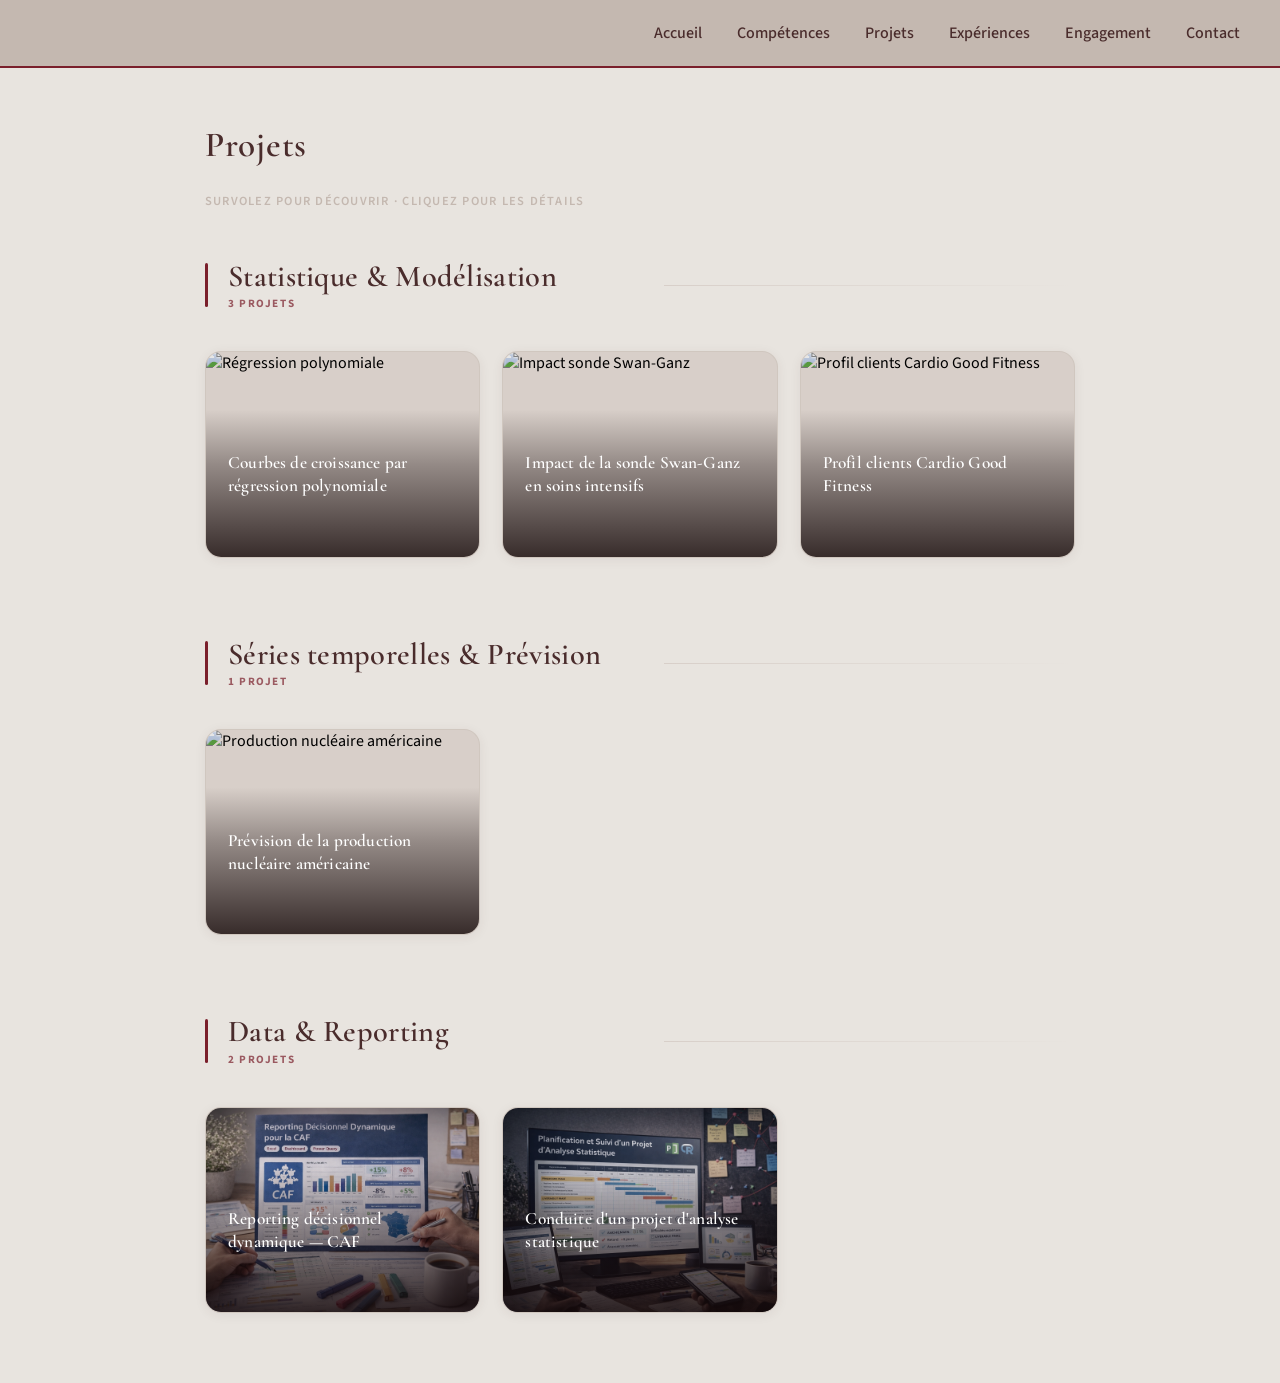
==== projets.html @ 29bfd1c2 "first commit" ====
<!DOCTYPE html>
<html lang="fr">
<head>
    <meta charset="UTF-8">
    <meta name="viewport" content="width=device-width, initial-scale=1">
    <title>Projets - Portfolio Margot Marciano</title>
    <link rel="stylesheet" href="css/bootstrap.min.css">
    <link rel="stylesheet" type="text/css" href="css/style.css">
    <link rel="preconnect" href="https://fonts.googleapis.com">
    <link href="https://fonts.googleapis.com/css2?family=Cormorant+Garamond:ital,wght@0,400;0,600;1,400&family=Source+Sans+3:wght@300;400;600;700&display=swap" rel="stylesheet">

    <style>
        /* =====================================================
           VARIABLES — cohérentes avec style.css du site
        ===================================================== */
        :root {
            --sand:    #e8e4df;
            --cream:   #f5f0ed;
            --light:   #faf8f6;
            --border:  #d8cfc9;
            --muted:   #c4b8b0;
            --text:    #4a2c2c;
            --sub:     #5a3535;
            --accent:  #7a1f2b;
            --accent2: #5a1520;
            --shadow-sm: 0 2px 12px rgba(74,44,44,.07);
            --shadow-md: 0 12px 40px rgba(74,44,44,.13);
            --shadow-lg: 0 28px 80px rgba(74,44,44,.22);
            --radius-card: 16px;
            --radius-modal: 20px;
            --transition: .28s cubic-bezier(.22,1,.36,1);
        }

        /* =====================================================
           PAGE LAYOUT
        ===================================================== */
        .section-projets {
            max-width: 950px;
            padding: 55px 40px 70px;
        }

        .page-header {
            margin-bottom: 72px;
            padding-bottom: 32px;
            border-bottom: 1px solid var(--border);
            display: flex;
            align-items: baseline;
            justify-content: space-between;
            gap: 24px;
        }

        .page-header h1 {
            margin-bottom: 0;
            color: var(--text);
        }

        .page-header .hint {
            font-family: 'Source Sans 3', sans-serif;
            font-size: 0.78rem;
            font-weight: 600;
            color: var(--muted);
            letter-spacing: 0.1em;
            text-transform: uppercase;
            font-style: normal;
            white-space: nowrap;
        }

        /* =====================================================
           CATEGORY — sous-titres restructurés et impactants
        ===================================================== */
        .categorie {
            margin-bottom: 80px;
        }

        .categorie:last-child {
            margin-bottom: 0;
        }

        /* En-tête de catégorie repensé */
        .cat-header {
            display: flex;
            align-items: center;
            gap: 0;
            margin-bottom: 40px;
        }

        /* Trait vertical bordeaux à gauche */
        .cat-header::before {
            content: '';
            display: block;
            width: 3px;
            height: 44px;
            background-color: var(--accent);
            border-radius: 2px;
            flex-shrink: 0;
            margin-right: 20px;
        }

        /* Bloc texte du sous-titre */
        .cat-header-text {
            display: flex;
            flex-direction: column;
            gap: 3px;
            flex: 1;
        }

        .cat-label {
            font-family: 'Cormorant Garamond', Georgia, serif;
            font-size: 1.9rem;
            font-weight: 600;
            letter-spacing: 0.01em;
            color: var(--text);
            line-height: 1.1;
            white-space: nowrap;
        }

        /* Compteur de projets sous le label */
        .cat-count {
            font-family: 'Source Sans 3', sans-serif;
            font-size: 0.7rem;
            font-weight: 700;
            letter-spacing: 0.14em;
            text-transform: uppercase;
            color: var(--accent);
            opacity: 0.7;
        }

        .cat-rule {
            flex: 1;
            height: 1px;
            background: linear-gradient(to right, var(--border) 0%, transparent 100%);
            margin-left: 24px;
        }

        /* =====================================================
           CARD GRID
        ===================================================== */
        .card-grid {
            display: grid;
            grid-template-columns: repeat(3, 1fr);
            gap: 22px;
        }

        /* =====================================================
           PROJECT CARD — full-image with overlay
        ===================================================== */
        .proj-card {
            position: relative;
            border-radius: var(--radius-card);
            overflow: hidden;
            cursor: pointer;
            aspect-ratio: 4/3;
            background: var(--border);
            box-shadow: var(--shadow-sm);
            border: 1px solid rgba(196, 184, 176, 0.4);
            transition: transform var(--transition), box-shadow var(--transition), border-color var(--transition);
        }

        .proj-card:hover {
            transform: translateY(-6px) scale(1.008);
            box-shadow: var(--shadow-md);
            border-color: rgba(122, 31, 43, 0.18);
        }

        /* Image fills card entirely */
        .proj-card-img {
            position: absolute;
            inset: 0;
            width: 100%;
            height: 100%;
            object-fit: cover;
            display: block;
            border: none;
            border-radius: 0;
            transition: transform .55s cubic-bezier(.22,1,.36,1), filter .55s ease;
            filter: brightness(.9) saturate(.85);
        }

        .proj-card:hover .proj-card-img {
            transform: scale(1.07);
            filter: brightness(.75) saturate(.7);
        }

        /* Placeholder for missing images */
        .proj-card-placeholder {
            position: absolute;
            inset: 0;
            display: block;
            background: linear-gradient(135deg, #e4ddd8 0%, #d4ccc6 100%);
            transition: filter .4s ease;
        }

        .proj-card:hover .proj-card-placeholder {
            filter: brightness(.85);
        }

        /* Gradient overlay at bottom */
        .proj-card-overlay {
            position: absolute;
            inset: 0;
            background: linear-gradient(
                to top,
                rgba(20, 8, 8, .82) 0%,
                rgba(20, 8, 8, .35) 45%,
                transparent 72%
            );
            transition: opacity var(--transition);
        }

        /* Bottom text block */
        .proj-card-body {
            position: absolute;
            bottom: 0;
            left: 0;
            right: 0;
            padding: 22px 22px 20px;
            transform: translateY(0);
            transition: transform var(--transition);
        }

        .proj-card-title {
            font-family: 'Cormorant Garamond', Georgia, serif;
            font-size: 1.08rem;
            font-weight: 600;
            color: #fff;
            line-height: 1.35;
            margin: 0 0 10px;
            letter-spacing: .01em;
        }

        /* Tags — hidden by default, revealed on hover */
        .proj-card-tags {
            display: flex;
            flex-wrap: wrap;
            gap: 5px;
            opacity: 0;
            transform: translateY(6px);
            transition: opacity var(--transition), transform var(--transition);
        }

        .proj-card:hover .proj-card-tags {
            opacity: 1;
            transform: translateY(0);
        }

        .proj-card .tag {
            background: rgba(255,255,255,.15);
            border: 1px solid rgba(255,255,255,.3);
            color: rgba(255,255,255,.92);
            font-size: 0.7rem;
            padding: 2px 9px;
            backdrop-filter: blur(4px);
        }

        /* Subtle "click" cue — top-right corner */
        .proj-card-cue {
            position: absolute;
            top: 14px;
            right: 14px;
            width: 32px;
            height: 32px;
            border-radius: 50%;
            background: rgba(255,255,255,.15);
            border: 1px solid rgba(255,255,255,.28);
            backdrop-filter: blur(6px);
            display: flex;
            align-items: center;
            justify-content: center;
            font-size: 0.8rem;
            color: rgba(255,255,255,.85);
            opacity: 0;
            transform: scale(.8);
            transition: opacity var(--transition), transform var(--transition);
        }

        .proj-card:hover .proj-card-cue {
            opacity: 1;
            transform: scale(1);
        }

        /* =====================================================
           MODAL — no image, text only
        ===================================================== */
        .modal-wrap {
            position: fixed;
            inset: 0;
            z-index: 2000;
            display: flex;
            align-items: center;
            justify-content: center;
            padding: 24px;
            opacity: 0;
            visibility: hidden;
            transition: opacity .3s ease, visibility .3s ease;
        }

        .modal-wrap.open {
            opacity: 1;
            visibility: visible;
        }

        /* Backdrop */
        .modal-backdrop {
            position: absolute;
            inset: 0;
            background: rgba(74, 44, 44, .48);
            backdrop-filter: blur(8px);
            -webkit-backdrop-filter: blur(8px);
        }

        /* Box */
        .modal-box {
            position: relative;
            z-index: 1;
            background: var(--light);
            border-radius: var(--radius-modal);
            border: 1px solid var(--border);
            box-shadow: var(--shadow-lg);
            max-width: 560px;
            width: 100%;
            max-height: 88vh;
            overflow-y: auto;
            scrollbar-width: thin;
            scrollbar-color: var(--muted) transparent;
            transform: translateY(24px) scale(.97);
            transition: transform .34s cubic-bezier(.22,1,.36,1);
            padding: 44px 44px 48px;
        }

        .modal-wrap.open .modal-box {
            transform: translateY(0) scale(1);
        }

        /* Close button */
        .modal-close {
            position: absolute;
            top: 18px;
            right: 18px;
            width: 34px;
            height: 34px;
            border: 1px solid var(--border);
            background: var(--cream);
            border-radius: 50%;
            cursor: pointer;
            display: flex;
            align-items: center;
            justify-content: center;
            font-size: 0.82rem;
            color: var(--sub);
            transition: background .2s, transform .2s, border-color .2s;
        }

        .modal-close:hover {
            background: var(--sand);
            border-color: var(--muted);
            transform: scale(1.08);
        }

        /* Category chip above title */
        .modal-cat {
            display: inline-block;
            font-family: 'Source Sans 3', sans-serif;
            font-size: 0.67rem;
            font-weight: 700;
            letter-spacing: 0.16em;
            text-transform: uppercase;
            color: var(--accent);
            background-color: #f0e8e5;
            border: 1px solid rgba(196, 184, 176, 0.6);
            border-radius: 4px;
            padding: 3px 10px;
            margin-bottom: 18px;
        }

        .modal-title {
            font-family: 'Cormorant Garamond', Georgia, serif;
            font-size: 1.6rem;
            font-weight: 600;
            color: var(--text);
            line-height: 1.25;
            margin: 0 0 18px;
            letter-spacing: .01em;
        }

        /* Tags row */
        .modal-tags {
            display: flex;
            flex-wrap: wrap;
            gap: 6px;
            margin-bottom: 34px;
        }

        /* Divider */
        .modal-divider {
            width: 100%;
            height: 1px;
            background: var(--border);
            margin: 0 0 28px;
        }

        /* Content sections */
        .modal-section {
            margin-bottom: 26px;
        }

        .modal-section:last-of-type {
            margin-bottom: 0;
        }

        .modal-section-head {
            display: flex;
            align-items: center;
            gap: 10px;
            margin-bottom: 12px;
        }

        .modal-section-icon {
            width: 28px;
            height: 28px;
            border-radius: 8px;
            display: flex;
            align-items: center;
            justify-content: center;
            font-size: 0.82rem;
            flex-shrink: 0;
            background: #f0e8e5;
        }

        .modal-section.resultats .modal-section-icon {
            background: var(--accent);
        }

        .modal-section-label {
            font-family: 'Source Sans 3', sans-serif;
            font-size: 0.72rem;
            font-weight: 800;
            letter-spacing: 0.1em;
            text-transform: uppercase;
            color: var(--accent);
            margin: 0;
        }

        .modal-list {
            list-style: none;
            padding: 0;
            margin: 0;
            display: flex;
            flex-direction: column;
            gap: 8px;
        }

        .modal-list li {
            font-family: 'Source Sans 3', sans-serif;
            font-size: 0.93rem;
            color: var(--sub);
            line-height: 1.65;
            padding-left: 20px;
            position: relative;
        }

        .modal-list li::before {
            content: '';
            position: absolute;
            left: 3px;
            top: 10px;
            width: 5px;
            height: 5px;
            border-radius: 50%;
            background: var(--accent);
            opacity: .45;
        }

        .modal-section.resultats .modal-list li {
            font-weight: 600;
            color: var(--text);
        }

        .modal-section.resultats .modal-list li::before {
            opacity: 1;
            width: 6px;
            height: 6px;
            top: 9px;
        }

        /* CTA button */
        .modal-cta-row {
            margin-top: 34px;
            padding-top: 28px;
            border-top: 1px solid var(--border);
        }

        .modal-cta {
            display: inline-flex;
            align-items: center;
            gap: 10px;
            padding: 12px 28px;
            background: var(--accent);
            color: #fff !important;
            border-radius: 40px;
            font-family: 'Source Sans 3', sans-serif;
            font-size: 0.87rem;
            font-weight: 700;
            text-decoration: none !important;
            letter-spacing: .03em;
            box-shadow: 0 6px 20px rgba(122,31,43,.28);
            transition: background .2s, transform .2s, box-shadow .2s;
        }

        .modal-cta:hover {
            background: var(--accent2);
            transform: translateY(-2px);
            box-shadow: 0 10px 30px rgba(122,31,43,.35);
        }

        .modal-cta-arrow {
            font-size: 1rem;
            transition: transform .2s;
        }

        .modal-cta:hover .modal-cta-arrow {
            transform: translateX(3px);
        }

        /* =====================================================
           RESPONSIVE
        ===================================================== */
        @media (max-width: 960px) {
            .card-grid { grid-template-columns: repeat(2, 1fr); }
            .section-projets { padding: 48px 28px 72px; }
        }

        @media (max-width: 580px) {
            .card-grid { grid-template-columns: 1fr; }
            .section-projets { padding: 36px 20px 56px; }
            .modal-box { padding: 32px 24px 36px; }
            .modal-title { font-size: 1.4rem; }
        }
    </style>
</head>

<body>

    <nav>
        <ul>
            <li><a href="index.html">Accueil</a></li>
            <li><a href="competences.html">Compétences</a></li>
            <li><a href="projets.html">Projets</a></li>
            <li><a href="experiences.html">Expériences</a></li>
            <li><a href="engagement.html">Engagement</a></li>
            <li><a href="contact.html">Contact</a></li>
        </ul>
    </nav>

    <section class="section-projets">

        <h1>Projets</h1>
        <p class="hint" style="font-family:'Source Sans 3',sans-serif;font-size:0.78rem;font-weight:600;color:#c4b8b0;letter-spacing:0.1em;text-transform:uppercase;margin-bottom:48px;">Survolez pour découvrir · Cliquez pour les détails</p>

        <!-- ── Statistique & Modélisation ── -->
        <div class="categorie">
            <div class="cat-header">
                <div class="cat-header-text">
                    <span class="cat-label">Statistique &amp; Modélisation</span>
                    <span class="cat-count">3 projets</span>
                </div>
                <div class="cat-rule"></div>
            </div>
            <div class="card-grid">

                <div class="proj-card" onclick="openModal('m-regression')">
                    <img src="images/projets/projet1.png" class="proj-card-img" alt="Régression polynomiale">
                    <div class="proj-card-overlay"></div>
                    <div class="proj-card-cue">↗</div>
                    <div class="proj-card-body">
                        <h3 class="proj-card-title">Courbes de croissance par régression polynomiale</h3>
                        <div class="proj-card-tags">
                            <span class="tag">R</span>
                            <span class="tag">Régression</span>
                            <span class="tag">AIC</span>
                        </div>
                    </div>
                </div>

                <div class="proj-card" onclick="openModal('m-swanganz')">
                    <img src="images/projets/projet2.png" class="proj-card-img" alt="Impact sonde Swan-Ganz">
                    <div class="proj-card-overlay"></div>
                    <div class="proj-card-cue">↗</div>
                    <div class="proj-card-body">
                        <h3 class="proj-card-title">Impact de la sonde Swan-Ganz en soins intensifs</h3>
                        <div class="proj-card-tags">
                            <span class="tag">R</span>
                            <span class="tag">Chi²</span>
                            <span class="tag">Régression logistique</span>
                        </div>
                    </div>
                </div>

                <div class="proj-card" onclick="openModal('m-cardio')">
                    <img src="images/projets/projet3.png" class="proj-card-img" alt="Profil clients Cardio Good Fitness">
                    <div class="proj-card-overlay"></div>
                    <div class="proj-card-cue">↗</div>
                    <div class="proj-card-body">
                        <h3 class="proj-card-title">Profil clients Cardio Good Fitness</h3>
                        <div class="proj-card-tags">
                            <span class="tag">R</span>
                            <span class="tag">Spearman</span>
                            <span class="tag">Khi-deux</span>
                        </div>
                    </div>
                </div>

            </div>
        </div>

        <!-- ── Séries temporelles ── -->
        <div class="categorie">
            <div class="cat-header">
                <div class="cat-header-text">
                    <span class="cat-label">Séries temporelles &amp; Prévision</span>
                    <span class="cat-count">1 projet</span>
                </div>
                <div class="cat-rule"></div>
            </div>
            <div class="card-grid">

                <div class="proj-card" onclick="openModal('m-nucleaire')">
                    <img src="images/projets/projet4.png" class="proj-card-img" alt="Production nucléaire américaine">
                    <div class="proj-card-overlay"></div>
                    <div class="proj-card-cue">↗</div>
                    <div class="proj-card-body">
                        <h3 class="proj-card-title">Prévision de la production nucléaire américaine</h3>
                        <div class="proj-card-tags">
                            <span class="tag">R</span>
                            <span class="tag">SARMA</span>
                            <span class="tag">Holt-Winters</span>
                        </div>
                    </div>
                </div>

            </div>
        </div>

        <!-- ── Data & Reporting ── -->
        <div class="categorie">
            <div class="cat-header">
                <div class="cat-header-text">
                    <span class="cat-label">Data &amp; Reporting</span>
                    <span class="cat-count">2 projets</span>
                </div>
                <div class="cat-rule"></div>
            </div>
            <div class="card-grid">

                <div class="proj-card" onclick="openModal('m-caf')">
                    <img src="images/projets/projet5.png" class="proj-card-img" alt="Reporting décisionnel CAF">
                    <div class="proj-card-overlay"></div>
                    <div class="proj-card-cue">↗</div>
                    <div class="proj-card-body">
                        <h3 class="proj-card-title">Reporting décisionnel dynamique — CAF</h3>
                        <div class="proj-card-tags">
                            <span class="tag">Excel</span>
                            <span class="tag">Dashboard</span>
                        </div>
                    </div>
                </div>

                <div class="proj-card" onclick="openModal('m-moamoe')">
                    <img src="images/projets/projet6.png" class="proj-card-img" alt="Conduite de projet MOA/MOE">
                    <div class="proj-card-overlay"></div>
                    <div class="proj-card-cue">↗</div>
                    <div class="proj-card-body">
                        <h3 class="proj-card-title">Conduite d'un projet d'analyse statistique</h3>
                        <div class="proj-card-tags">
                            <span class="tag">Microsoft Project</span>
                            <span class="tag">R</span>
                        </div>
                    </div>
                </div>

            </div>
        </div>

    </section>


    <!-- ================================================================
         MODALS — text only, no image
    ================================================================ -->

    <!-- Régression -->
    <div class="modal-wrap" id="m-regression">
        <div class="modal-backdrop" onclick="closeModal('m-regression')"></div>
        <div class="modal-box">
            <button class="modal-close" onclick="closeModal('m-regression')">✕</button>
            <span class="modal-cat">Statistique &amp; Modélisation</span>
            <h2 class="modal-title">Modélisation des courbes de croissance par régression polynomiale</h2>
            <div class="modal-tags">
                <span class="tag">R</span>
                <span class="tag">Régression polynomiale</span>
                <span class="tag">AIC</span>
            </div>
            <div class="modal-divider"></div>
            <div class="modal-section">
                <div class="modal-section-head">
                    <div class="modal-section-icon">🛠</div>
                    <p class="modal-section-label">Outils utilisés</p>
                </div>
                <ul class="modal-list"><li>R — ggplot2, stats</li></ul>
            </div>
            <div class="modal-section">
                <div class="modal-section-head">
                    <div class="modal-section-icon">📐</div>
                    <p class="modal-section-label">Compétences mobilisées</p>
                </div>
                <ul class="modal-list">
                    <li>Analyse descriptive sur 1 456 observations (Gabon / Palau)</li>
                    <li>Régressions polynomiales de degrés variés</li>
                    <li>Sélection du degré optimal via critère AIC</li>
                    <li>Comparaison avec un modèle linéaire de référence</li>
                </ul>
            </div>
            <div class="modal-section">
                <div class="modal-section-head">
                    <div class="modal-section-icon">📄</div>
                    <p class="modal-section-label">Livrables</p>
                </div>
                <ul class="modal-list">
                    <li>Rapport d'analyse statistique (PDF)</li>
                    <li>Code R commenté et reproductible</li>
                </ul>
            </div>
            <div class="modal-section resultats">
                <div class="modal-section-head">
                    <div class="modal-section-icon">✅</div>
                    <p class="modal-section-label">Résultats</p>
                </div>
                <ul class="modal-list">
                    <li>Degré optimal identifié pour modéliser la taille en fonction de l'âge</li>
                    <li>Supériorité du modèle polynomial sur le linéaire confirmée</li>
                </ul>
            </div>
            <div class="modal-cta-row">
                <a href="documents/regression.pdf" class="modal-cta">Voir la réalisation <span class="modal-cta-arrow">→</span></a>
            </div>
        </div>
    </div>

    <!-- Swan-Ganz -->
    <div class="modal-wrap" id="m-swanganz">
        <div class="modal-backdrop" onclick="closeModal('m-swanganz')"></div>
        <div class="modal-box">
            <button class="modal-close" onclick="closeModal('m-swanganz')">✕</button>
            <span class="modal-cat">Statistique &amp; Modélisation</span>
            <h2 class="modal-title">Analyse de l'impact de la sonde Swan-Ganz en soins intensifs</h2>
            <div class="modal-tags">
                <span class="tag">R</span><span class="tag">Chi²</span><span class="tag">Régression logistique</span>
            </div>
            <div class="modal-divider"></div>
            <div class="modal-section">
                <div class="modal-section-head"><div class="modal-section-icon">🛠</div><p class="modal-section-label">Outils utilisés</p></div>
                <ul class="modal-list"><li>R — stats, glm</li></ul>
            </div>
            <div class="modal-section">
                <div class="modal-section-head"><div class="modal-section-icon">📐</div><p class="modal-section-label">Compétences mobilisées</p></div>
                <ul class="modal-list">
                    <li>Analyses univariées et bivariées sur 5 500 patients</li>
                    <li>Tests Chi², Student et Fisher</li>
                    <li>Modélisation par régression logistique</li>
                </ul>
            </div>
            <div class="modal-section">
                <div class="modal-section-head"><div class="modal-section-icon">📄</div><p class="modal-section-label">Livrables</p></div>
                <ul class="modal-list"><li>Rapport statistique complet (PDF)</li><li>Code R commenté</li></ul>
            </div>
            <div class="modal-section resultats">
                <div class="modal-section-head"><div class="modal-section-icon">✅</div><p class="modal-section-label">Résultats</p></div>
                <ul class="modal-list">
                    <li>Variables physiologiques explicatives de la survie identifiées</li>
                    <li>Impact du dispositif évalué indépendamment des co-variables</li>
                </ul>
            </div>
            <div class="modal-cta-row">
                <a href="documents/rapport_sonde_swan_ganz.pdf" class="modal-cta">Voir la réalisation <span class="modal-cta-arrow">→</span></a>
            </div>
        </div>
    </div>

    <!-- Cardio -->
    <div class="modal-wrap" id="m-cardio">
        <div class="modal-backdrop" onclick="closeModal('m-cardio')"></div>
        <div class="modal-box">
            <button class="modal-close" onclick="closeModal('m-cardio')">✕</button>
            <span class="modal-cat">Statistique &amp; Modélisation</span>
            <h2 class="modal-title">Analyse statistique bivariée – Profil clients Cardio Good Fitness</h2>
            <div class="modal-tags">
                <span class="tag">R</span><span class="tag">Spearman</span><span class="tag">Khi-deux</span>
            </div>
            <div class="modal-divider"></div>
            <div class="modal-section">
                <div class="modal-section-head"><div class="modal-section-icon">🛠</div><p class="modal-section-label">Outils utilisés</p></div>
                <ul class="modal-list"><li>R — ggplot2, corrplot, stats</li></ul>
            </div>
            <div class="modal-section">
                <div class="modal-section-head"><div class="modal-section-icon">📐</div><p class="modal-section-label">Compétences mobilisées</p></div>
                <ul class="modal-list">
                    <li>Analyses bivariées sur 180 clients (âge, genre, éducation)</li>
                    <li>Tests Student, Khi-deux et Fisher</li>
                    <li>Corrélation de Spearman</li>
                </ul>
            </div>
            <div class="modal-section">
                <div class="modal-section-head"><div class="modal-section-icon">📄</div><p class="modal-section-label">Livrables</p></div>
                <ul class="modal-list"><li>Rapport d'analyse bivariée (PDF)</li><li>Visualisations statistiques commentées</li></ul>
            </div>
            <div class="modal-section resultats">
                <div class="modal-section-head"><div class="modal-section-icon">✅</div><p class="modal-section-label">Résultats</p></div>
                <ul class="modal-list">
                    <li>Différences significatives entre profils clients identifiées</li>
                    <li>Recommandations décisionnelles formulées à partir des données</li>
                </ul>
            </div>
            <div class="modal-cta-row">
                <a href="documents/rapport_analyse_bivariee.pdf" class="modal-cta">Voir la réalisation <span class="modal-cta-arrow">→</span></a>
            </div>
        </div>
    </div>

    <!-- Nucléaire -->
    <div class="modal-wrap" id="m-nucleaire">
        <div class="modal-backdrop" onclick="closeModal('m-nucleaire')"></div>
        <div class="modal-box">
            <button class="modal-close" onclick="closeModal('m-nucleaire')">✕</button>
            <span class="modal-cat">Séries temporelles &amp; Prévision</span>
            <h2 class="modal-title">Analyse et prévision de séries temporelles – Production nucléaire américaine</h2>
            <div class="modal-tags">
                <span class="tag">R</span><span class="tag">SARMA</span><span class="tag">Holt-Winters</span>
            </div>
            <div class="modal-divider"></div>
            <div class="modal-section">
                <div class="modal-section-head"><div class="modal-section-icon">🛠</div><p class="modal-section-label">Outils utilisés</p></div>
                <ul class="modal-list"><li>R — forecast, tseries, ggplot2</li></ul>
            </div>
            <div class="modal-section">
                <div class="modal-section-head"><div class="modal-section-icon">📐</div><p class="modal-section-label">Compétences mobilisées</p></div>
                <ul class="modal-list">
                    <li>Traitement de 288 observations mensuelles (EIA, 2001–2024)</li>
                    <li>Décomposition additive : tendance, saisonnalité, résidus</li>
                    <li>Comparaison de trois modèles : régression, Holt-Winters, SARMA</li>
                    <li>Évaluation et sélection sur critère EQM</li>
                </ul>
            </div>
            <div class="modal-section">
                <div class="modal-section-head"><div class="modal-section-icon">📄</div><p class="modal-section-label">Livrables</p></div>
                <ul class="modal-list"><li>Rapport de modélisation complet (PDF)</li><li>Code R avec comparaison des modèles</li></ul>
            </div>
            <div class="modal-section resultats">
                <div class="modal-section-head"><div class="modal-section-icon">✅</div><p class="modal-section-label">Résultats</p></div>
                <ul class="modal-list">
                    <li>Modèle SARMA retenu comme optimal sur critère EQM</li>
                    <li>Prévisions fiables de la production nucléaire pour 2024</li>
                </ul>
            </div>
            <div class="modal-cta-row">
                <a href="documents/rapport_nucleaire.pdf" class="modal-cta">Voir la réalisation <span class="modal-cta-arrow">→</span></a>
            </div>
        </div>
    </div>

    <!-- CAF -->
    <div class="modal-wrap" id="m-caf">
        <div class="modal-backdrop" onclick="closeModal('m-caf')"></div>
        <div class="modal-box">
            <button class="modal-close" onclick="closeModal('m-caf')">✕</button>
            <span class="modal-cat">Data &amp; Reporting</span>
            <h2 class="modal-title">Reporting décisionnel dynamique pour la CAF sous Excel</h2>
            <div class="modal-tags">
                <span class="tag">Excel</span><span class="tag">Dashboard</span><span class="tag">Power Query</span>
            </div>
            <div class="modal-divider"></div>
            <div class="modal-section">
                <div class="modal-section-head"><div class="modal-section-icon">🛠</div><p class="modal-section-label">Outils utilisés</p></div>
                <ul class="modal-list"><li>Microsoft Excel — tableaux croisés dynamiques, Power Query</li></ul>
            </div>
            <div class="modal-section">
                <div class="modal-section-head"><div class="modal-section-icon">📐</div><p class="modal-section-label">Compétences mobilisées</p></div>
                <ul class="modal-list">
                    <li>Nettoyage et structuration de données réelles issues de la CAF</li>
                    <li>Conception d'un dashboard avec indicateurs mensuels et annuels</li>
                    <li>Mise en forme conditionnelle et slicers interactifs</li>
                </ul>
            </div>
            <div class="modal-section">
                <div class="modal-section-head"><div class="modal-section-icon">📄</div><p class="modal-section-label">Livrables</p></div>
                <ul class="modal-list"><li>Dashboard Excel interactif (.xlsx)</li></ul>
            </div>
            <div class="modal-section resultats">
                <div class="modal-section-head"><div class="modal-section-icon">✅</div><p class="modal-section-label">Résultats</p></div>
                <ul class="modal-list">
                    <li>Outil opérationnel facilitant l'aide à la décision pour les équipes</li>
                    <li>Visualisation claire des volumes de courriers entrants par période</li>
                </ul>
            </div>
            <div class="modal-cta-row">
                <a href="documents/reporting.xlsx" class="modal-cta">Voir la réalisation <span class="modal-cta-arrow">→</span></a>
            </div>
        </div>
    </div>

    <!-- MOA/MOE -->
    <div class="modal-wrap" id="m-moamoe">
        <div class="modal-backdrop" onclick="closeModal('m-moamoe')"></div>
        <div class="modal-box">
            <button class="modal-close" onclick="closeModal('m-moamoe')">✕</button>
            <span class="modal-cat">Data &amp; Reporting</span>
            <h2 class="modal-title">Conduite et planification d'un projet d'analyse statistique</h2>
            <div class="modal-tags">
                <span class="tag">Microsoft Project</span><span class="tag">R</span><span class="tag">Gestion de projet</span>
            </div>
            <div class="modal-divider"></div>
            <div class="modal-section">
                <div class="modal-section-head"><div class="modal-section-icon">🛠</div><p class="modal-section-label">Outils utilisés</p></div>
                <ul class="modal-list"><li>Microsoft Project</li><li>R</li></ul>
            </div>
            <div class="modal-section">
                <div class="modal-section-head"><div class="modal-section-icon">📐</div><p class="modal-section-label">Compétences mobilisées</p></div>
                <ul class="modal-list">
                    <li>Élaboration d'un planning prévisionnel et réel (Gantt)</li>
                    <li>Coordination des rôles MOA / MOE</li>
                    <li>Suivi des livrables et gestion des délais</li>
                </ul>
            </div>
            <div class="modal-section">
                <div class="modal-section-head"><div class="modal-section-icon">📄</div><p class="modal-section-label">Livrables</p></div>
                <ul class="modal-list"><li>Rapport de conduite de projet (PDF)</li><li>Planning Gantt prévisionnel et réalisé</li></ul>
            </div>
            <div class="modal-section resultats">
                <div class="modal-section-head"><div class="modal-section-icon">✅</div><p class="modal-section-label">Résultats</p></div>
                <ul class="modal-list">
                    <li>Projet livré dans les délais, organisation intégralement documentée</li>
                    <li>Méthodologie rigoureuse valorisée dans le rapport final</li>
                </ul>
            </div>
            <div class="modal-cta-row">
                <a href="documents/rapport_conduite_projet.pdf" class="modal-cta">Voir la réalisation <span class="modal-cta-arrow">→</span></a>
            </div>
        </div>
    </div>


    <script>
        function openModal(id) {
            const el = document.getElementById(id);
            el.classList.add('open');
            document.body.style.overflow = 'hidden';
        }

        function closeModal(id) {
            document.getElementById(id).classList.remove('open');
            document.body.style.overflow = '';
        }

        document.addEventListener('keydown', e => {
            if (e.key === 'Escape') {
                document.querySelectorAll('.modal-wrap.open').forEach(m => {
                    m.classList.remove('open');
                    document.body.style.overflow = '';
                });
            }
        });
    </script>

</body>
</html>
---- css/style.css ----
/* CSS HTML */
/* le code est assez long car j'avais beaucoup de pages html désolé */

@import url('https://fonts.googleapis.com/css2?family=Cormorant+Garamond:ital,wght@0,400;0,600;0,700;1,400;1,600;1,700&family=Source+Sans+3:wght@400;500;600;700&display=swap');

   * {
    font-size: 1rem;
    box-sizing: border-box;
}

body {
    font-family: 'Source Sans 3', sans-serif;
    background-color: #e8e4df;
    margin: 0;
}

section {
    padding: 55px 40px 70px;
    max-width: 900px;
    margin: 0 auto;
}

h1 {
    font-family: 'Cormorant Garamond', Georgia, serif;
    font-size: 2.2rem;
    font-weight: 600;
    margin-top: 0;
    margin-bottom: 25px;
    color: #4a2c2c;
    letter-spacing: 0.02em;
}

h2 {
    font-family: 'Cormorant Garamond', Georgia, serif;
    font-size: 1.6rem;
    font-weight: 600;
    margin-top: 50px;
    margin-bottom: 25px;
    color: #5a3535;
    letter-spacing: 0.02em;
}

h3 {
    font-family: 'Source Sans 3', sans-serif;
    font-size: 1.1rem;
    font-weight: 600;
    margin-bottom: 8px;
    color: #7a1f2b;
}

p {
    font-family: 'Source Sans 3', sans-serif;
    margin-bottom: 20px;
    color: #4a2c2c;
    line-height: 1.65;
    font-weight: 400;
}

a {
    color: #7a1f2b;
}

a:hover {
    color: #4a2c2c;
    text-decoration: underline;
}

img {
    max-width: 100%;
    border: 1px solid #c4b8b0;
    border-radius: 4px;
}

input, textarea {
    padding: 8px;
    border: 1px solid #c4b8b0;
    border-radius: 4px;
    width: 100%;
    max-width: 400px;
    font-family: Arial, sans-serif;
}

input[type="submit"] {
    width: auto;
    padding: 10px 25px;
    background-color: #c4b8b0;
    color: #4a2c2c;
    border: 1px solid #7a1f2b;
}

input[type="submit"]:hover {
    background-color: #b5a8a0;
}

nav {
    display: flex;
    justify-content: flex-end;
    padding: 22px 40px;
    background-color: #c4b8b0;
    border-bottom: 2px solid #7a1f2b;
}

ul {
    display: flex;
    list-style-type: none;
    padding: 0;
    margin: 0;
}

li {
    margin-left: 35px;
}

li a {
    font-family: 'Source Sans 3', sans-serif;
    font-weight: 500;
    text-decoration: none;
    color: #4a2c2c;
}

li a:hover {
    color: #7a1f2b;
    text-decoration: underline;
}

/* ==========================================================================
   3. ACCUEIL (PROFIL ET FORMATIONS)
   ========================================================================== */
.profil {
    max-width: 900px;
    margin: 0 auto;
}

.intro {
    padding: 45px;
    background-color: #f5f0ed;
    border: 1px solid #c4b8b0;
    border-left: 4px solid #7a1f2b;
    border-radius: 4px;
    box-shadow: 0 2px 8px #d4cfc7;
}

.apropos-box {
    border-radius: 16px;
    border: 1px solid #c4b8b0;
    border-left: 4px solid #7a1f2b;
    box-shadow: 0 4px 16px rgba(122, 31, 43, 0.08);
}

.apropos-box p {
    text-align: justify;
}

.formation {
    margin-top: 20px;
    padding: 0;
}

.timeline {
    position: relative;
    padding-left: 44px;
    margin-top: 30px;
}

.timeline::before {
    content: '';
    position: absolute;
    left: 8px;
    top: 8px;
    bottom: 8px;
    width: 3px;
    background: linear-gradient(to bottom, #7a1f2b, #c4b8b0);
    border-radius: 2px;
}

.timeline-item {
    position: relative;
    margin-bottom: 35px;
    padding: 24px 28px;
    background-color: #f5f0ed;
    border: 1px solid #c4b8b0;
    border-radius: 12px;
    border-left: 4px solid #7a1f2b;
    box-shadow: 0 2px 8px #d4cfc7;
}

.timeline-item:last-child {
    margin-bottom: 0;
}

.timeline-item::before {
    content: '';
    position: absolute;
    left: -48px;
    top: 32px;
    width: 14px;
    height: 14px;
    background-color: #7a1f2b;
    border-radius: 50%;
    border: 3px solid #f5f0ed;
    box-shadow: 0 0 0 2px #7a1f2b;
}

.timeline-date {
    display: inline-block;
    font-family: 'Source Sans 3', sans-serif;
    font-size: 0.85rem;
    font-weight: 600;
    color: #7a1f2b;
    margin-bottom: 8px;
    letter-spacing: 0.03em;
}

.timeline-content h3 {
    margin-top: 0;
}

.timeline-content p {
    margin-bottom: 0;
    font-size: 0.93rem;
    color: #5a3535;
    font-weight: 400;
}

.choix-formation {
    margin-top: 8px;
    font-size: 0.9rem;
    font-style: italic;
    opacity: 0.85;
}

.separateur {
    width: 60px;
    height: 2px;
    background-color: #5a3535;
    margin: 10px 0 12px 0;
    opacity: 0.4;
}

/* Competence */

.section-competences {
    max-width: 1000px;
}

.bloc-competence {
    padding: 40px 45px;
    margin-bottom: 35px;
    background-color: #f5f0ed;
    border: 1px solid #c4b8b0;
    border-left: 4px solid #7a1f2b;
    border-radius: 16px;
    box-shadow: 0 4px 16px rgba(122, 31, 43, 0.08);
}

.bloc-competence:last-child {
    margin-bottom: 0;
}

.bloc-competence h2 {
    margin-top: 0;
    margin-bottom: 22px;
}

.texte-competences {
    display: grid;
    grid-template-columns: repeat(auto-fill, minmax(260px, 1fr));
    gap: 14px;
    margin-top: 6px;
}

.texte-competences p {
    margin: 0;
    padding: 16px 18px 16px 44px;
    position: relative;
    background-color: #fff;
    border: 1px solid #d8cfc9;
    border-radius: 10px;
    font-size: 0.93rem;
    line-height: 1.6;
    color: #4a2c2c;
    box-shadow: 0 1px 4px rgba(74, 44, 44, 0.05);
    transition: box-shadow 0.2s ease, transform 0.2s ease;
}

.texte-competences p:hover {
    box-shadow: 0 4px 14px rgba(122, 31, 43, 0.1);
    transform: translateY(-2px);
}

.texte-competences p::before {
    content: "→";
    color: #7a1f2b;
    position: absolute;
    left: 16px;
    top: 16px;
    font-weight: 700;
    font-size: 0.9rem;
    line-height: 1.6;
}

.texte-competences p:last-child {
    margin-bottom: 0;
}

.liste-langues {
    list-style: none;
    padding: 0;
    margin: 0;
    display: flex;
    flex-direction: column;
    gap: 16px;
    width: 100%;
}

.liste-langues li {
    margin: 0; /* <--- C'est cette ligne qui corrige tout ! */
    display: flex;
    align-items: center;
    gap: 20px;
    background-color: #fff;
    border: 1px solid #d8cfc9;
    border-radius: 12px;
    padding: 18px 24px;
    box-shadow: 0 1px 4px rgba(74, 44, 44, 0.05);
    width: 100%;
}


.langue-info {
    flex-shrink: 0;
    min-width: 130px;
}

.langue-nom {
    font-family: 'Source Sans 3', sans-serif;
    font-size: 1rem;
    font-weight: 700;
    color: #4a2c2c;
    display: block;
    margin-bottom: 3px;
}

.langue-niveau-label {
    font-family: 'Source Sans 3', sans-serif;
    font-size: 0.78rem;
    font-weight: 600;
    color: #7a1f2b;
    background-color: #f0e8e5;
    border: 1px solid #d4b8bc;
    border-radius: 20px;
    padding: 1px 10px;
    display: inline-block;
}

.langue-barre-wrap {
    flex: 1;
    display: flex;
    flex-direction: column;
    gap: 5px;
}

.langue-barre-bg {
    height: 6px;
    background-color: #e8e4df;
    border-radius: 4px;
    overflow: hidden;
}

.langue-barre-fill {
    height: 100%;
    background-color: #7a1f2b;
    border-radius: 4px;
    opacity: 0.75;
}

.langue-description {
    font-family: 'Source Sans 3', sans-serif;
    font-size: 0.8rem;
    color: #9a8080;
    font-style: italic;
}

.liste-langues li::marker {
    display: none;
}

.liste-langues strong {
    color: #7a1f2b;
    font-weight: 600;
}

.section-competences .bloc-icone:focus-visible {
    outline: 2px solid #7a1f2b;
    outline-offset: 2px;
}

.section-competences .icone-logiciel {
    width: 54px;
    height: 54px;
    display: block;
}

.ligne-icones {
    display: grid;
    grid-template-columns: repeat(auto-fill, minmax(110px, 1fr));
    gap: 16px;
    margin-top: 24px;
}

.bloc-icone {
    display: flex;
    flex-direction: column;
    align-items: center;
    justify-content: flex-start;
    padding: 22px 14px 18px;
    background-color: #fff;
    border: 1px solid #d8cfc9;
    border-radius: 16px;
    text-decoration: none;
    color: inherit;
    box-shadow: 0 2px 10px rgba(74, 44, 44, 0.06);
    transition: box-shadow 0.25s ease, transform 0.25s ease;
    min-width: 0;
}

.bloc-icone:hover {
    box-shadow: 0 8px 24px rgba(122, 31, 43, 0.14);
    transform: translateY(-5px);
    text-decoration: none;
    color: inherit;
}

.icone-logiciel {
    width: 54px;
    height: 54px;
    margin-bottom: 0;
    border: none;
    display: block;
    transition: transform 0.25s ease;
}

.bloc-icone:hover .icone-logiciel {
    transform: scale(1.08);
}

.bloc-icone-nom {
    font-family: 'Source Sans 3', sans-serif;
    font-size: 0.88rem;
    font-weight: 700;
    color: #4a2c2c;
    text-align: center;
    margin-top: 12px;
    margin-bottom: 0;
    line-height: 1.3;
}

.bloc-icone-sub {
    font-family: 'Source Sans 3', sans-serif;
    font-size: 0.74rem;
    font-weight: 400;
    color: #a08888;
    text-align: center;
    margin-top: 3px;
    margin-bottom: 0;
    line-height: 1.3;
}

/* Projets */

.section-projets {
    max-width: 1080px;
}

/* Catégorie : titre flottant sans gros bloc encadré */
.bloc-annee {
    margin-bottom: 64px;
}

.bloc-annee:last-child {
    margin-bottom: 0;
}

.bloc-annee > h2 {
    margin-top: 0;
    margin-bottom: 6px;
    font-size: 1.5rem;
    color: #4a2c2c;
}

.categorie-separateur {
    width: 36px;
    height: 2px;
    background-color: #7a1f2b;
    border: none;
    margin: 0 0 28px 0;
    opacity: 0.6;
}

/* Grille de cartes */
.ligne-projets {
    display: grid;
    grid-template-columns: repeat(auto-fill, minmax(300px, 1fr));
    gap: 28px;
}

/* Carte projet : légère, sans surcharge */
.encadre-projet {
    background-color: #fff;
    border: 1px solid #e4ddd8;
    border-radius: 16px;
    overflow: hidden;
    box-shadow: 0 2px 12px rgba(74, 44, 44, 0.06);
    transition: box-shadow 0.28s ease, transform 0.28s ease;
    display: flex;
    flex-direction: column;
}

.encadre-projet:hover {
    box-shadow: 0 10px 32px rgba(122, 31, 43, 0.13);
    transform: translateY(-5px);
}

/* Zone image en haut de la carte */
.projet-img-wrap {
    width: 100%;
    height: 170px;
    overflow: hidden;
    background-color: #f5f0ed;
    flex-shrink: 0;
}

.projet-img-wrap img {
    width: 100%;
    height: 100%;
    object-fit: cover;
    display: block;
    border: none;
    border-radius: 0;
    margin: 0;
    transition: transform 0.35s ease;
}

.encadre-projet:hover .projet-img-wrap img {
    transform: scale(1.04);
}

/* Corps texte de la carte */
.projet-corps {
    padding: 24px 26px 22px;
    display: flex;
    flex-direction: column;
    flex: 1;
}

.encadre-projet h3 {
    font-size: 0.97rem;
    font-weight: 700;
    color: #3a2020;
    line-height: 1.45;
    margin: 0 0 12px;
}

/* Tags */
.projet-tags {
    display: flex;
    flex-wrap: wrap;
    gap: 6px;
    margin-bottom: 18px;
}

.tag {
    display: inline-block;
    padding: 3px 10px;
    background-color: #f5f0ed;
    border: 1px solid #d8cfc9;
    border-radius: 20px;
    font-family: 'Source Sans 3', sans-serif;
    font-size: 0.74rem;
    font-weight: 600;
    color: #7a1f2b;
    letter-spacing: 0.01em;
}

/* Sections compétences / résultats */
.projet-section {
    margin-bottom: 14px;
}

.projet-section:last-of-type {
    margin-bottom: 0;
}

.projet-label {
    display: block;
    font-family: 'Source Sans 3', sans-serif;
    font-size: 0.7rem;
    font-weight: 700;
    color: #9a7878;
    text-transform: uppercase;
    letter-spacing: 0.08em;
    margin-bottom: 6px;
}

/* Bullet points épurés */
.projet-bullets {
    list-style: none;
    padding: 0;
    margin: 0;
    display: flex;
    flex-direction: column;
    gap: 5px;
}

.projet-bullets li {
    font-family: 'Source Sans 3', sans-serif;
    font-size: 0.93rem;
    color: #5a3535;
    line-height: 1.55;
    padding-left: 14px;
    position: relative;
}

.projet-bullets li::before {
    content: "";
    position: absolute;
    left: 0;
    top: 8px;
    width: 5px;
    height: 5px;
    border-radius: 50%;
    background-color: #7a1f2b;
    opacity: 0.55;
    flex-shrink: 0;
}

/* Lien "Voir la réalisation" */
.projet-lien-wrap {
    margin-top: auto;
    padding-top: 18px;
}

.lien-realisation {
    display: inline-flex;
    align-items: center;
    gap: 6px;
    font-family: 'Source Sans 3', sans-serif;
    font-size: 0.84rem;
    font-weight: 700;
    color: #7a1f2b;
    text-decoration: none;
    border-bottom: 1.5px solid rgba(122, 31, 43, 0.3);
    padding-bottom: 1px;
    transition: border-color 0.2s ease, color 0.2s ease;
}

.lien-realisation::after {
    content: "→";
    font-size: 0.9rem;
    transition: transform 0.2s ease;
}

.lien-realisation:hover {
    color: #4a2c2c;
    border-color: #4a2c2c;
    text-decoration: none;
}

.lien-realisation:hover::after {
    transform: translateX(3px);
}

/* Experience */

.section-experiences {
    max-width: 950px;
}

.bloc-experience {
    margin-bottom: 40px;
    padding: 40px 45px;
    background-color: #f5f0ed;
    border: 1px solid #c4b8b0;
    border-left: 4px solid #7a1f2b;
    border-radius: 16px;
    box-shadow: 0 4px 16px rgba(122, 31, 43, 0.08);
}

.bloc-experience:last-child {
    margin-bottom: 0;
}

.bloc-experience h2 {
    margin-top: 0;
    margin-bottom: 28px;
}

.contenu-experience {
    display: flex;
    flex-direction: column;
    gap: 30px;
}

.texte-experience h3 {
    margin-top: 0;
    margin-bottom: 12px;
}

.texte-experience p {
    margin-bottom: 0;
}

.images-experience {
    display: flex;
    flex-wrap: wrap; /* Remplacer grid par flex wrap */
    gap: 24px;
}

.images-experience img {
    width: 48%; /* Définit la largeur pour deux colonnes */
    height: 220px;
    object-fit: cover;
    border-radius: 12px;
}

/* Loisirs */
.section-loisirs {
    max-width: 950px;
}

.bloc-loisir {
    margin-bottom: 40px;
    padding: 40px 45px;
    background-color: #f5f0ed;
    border: 1px solid #c4b8b0;
    border-left: 4px solid #7a1f2b;
    border-radius: 16px;
    box-shadow: 0 4px 16px rgba(122, 31, 43, 0.08);
}

.bloc-loisir:last-child {
    margin-bottom: 0;
}

.bloc-loisir h2 {
    margin-top: 0;
    margin-bottom: 16px;
}

.intro-loisir {
    margin-bottom: 28px;
    font-style: normal;
    color: #5a3535;
}

.cartes-loisirs {
    display: flex;
    flex-wrap: wrap; /* Remplacer grid par flex wrap */
    gap: 20px;
}

.carte-loisir {
    flex: 1 1 200px; /* Remplacer minmax(200px, 1fr) */
    padding: 24px 20px;
    background-color: #fff;
    border: 1px solid #c4b8b0;
    border-radius: 12px;
    text-align: center;
    transition: box-shadow 0.2s ease;
}

.carte-loisir:hover {
    box-shadow: 0 4px 16px rgba(122, 31, 43, 0.12);
}

.icone-loisir {
    display: block;
    font-size: 2rem;
    margin-bottom: 12px;
    color: #7a1f2b;
}

.carte-loisir h3 {
    margin: 0 0 8px;
    font-size: 1rem;
}

.carte-loisir p {
    margin: 0;
    font-size: 0.9rem;
    color: #5a3535;
}

/*  Contact */

.section-contact {
    max-width: 900px;
    margin: 0 auto;
    padding: 90px 20px 120px;
    text-align: center;
}

.section-contact h1 {
    font-size: 3.2rem;
    color: #4a2c2c;
    margin-bottom: 35px;
    text-align: center;
}

.accroche-contact {
    font-size: 1.25rem;
    line-height: 1.8;
    color: #5a3535;
    max-width: 750px;
    margin: 0 auto 70px;
}

.actions-contact {
    display: flex;
    flex-direction: column;
    align-items: center;
    gap: 32px;
}

.actions-contact a {
    display: flex;
    align-items: center;
    justify-content: center;
    width: 420px;
    padding: 22px 0;
    font-size: 1.25rem;
    font-weight: 600;
    text-decoration: none;
    border-radius: 60px;
    border: 3px solid #7a1f2b;
    color: #7a1f2b;
    background-color: #f7f4f1;
    transition: all 0.25s ease;
}

.actions-contact a:hover {
    background-color: #7a1f2b;
    color: #ffffff;
    transform: translateY(-4px);
    box-shadow: 0 10px 25px rgba(122, 31, 43, 0.2);
}

.actions-contact a::before {
    margin-right: 12px;
    font-size: 1.3rem;
}

.actions-contact a.cv::before {
    content: "";
}

.actions-contact a.email::before {
    content: "";
}

.actions-contact a.linkedin::before {
    content: "";
}

/*  site responsive */

@media (max-width: 700px) {
    .images-experience img {
        width: 100%;
    }

    .actions-contact a {
        width: 100%;
        font-size: 1.1rem;
    }

    .section-contact h1 {
        font-size: 2.5rem;
    }

    .hero-apropos {
        flex-direction: column;
        min-height: auto;
    }

    .hero-photo-col {
        width: 100%;
        height: 300px;
    }

    .hero-photo-col::after {
        display: none;
    }

    .hero-texte {
        padding: 40px 28px 50px;
    }

    .hero-texte h1 {
        font-size: 2.2rem;
    }

    .hero-badge-alternance {
        flex-wrap: wrap;
    }

    .grille-softskills {
        grid-template-columns: 1fr;
    }

    .images-engagement img {
        width: 100%;
    }
}

/* ==========================================================================
   NOUVEAUX ÉLÉMENTS — ajouts uniquement
   ========================================================================== */

/* --- Accueil : hero pleine largeur --- */

.section-hero {
    max-width: 100%;
    padding: 0;
    margin: 0;
}

.hero-apropos {
    display: flex;
    gap: 0;
    align-items: stretch;
    min-height: 420px;
    background-color: #f5f0ed;
    background-image:
        radial-gradient(ellipse at 10% 80%, rgba(122, 31, 43, 0.05) 0%, transparent 60%),
        radial-gradient(ellipse at 90% 20%, rgba(196, 184, 176, 0.3) 0%, transparent 55%);
    border-bottom: 1px solid #d4ccc6;
    box-shadow: 0 6px 32px rgba(74, 44, 44, 0.07);
    overflow: hidden;
}

.hero-photo-col {
    flex-shrink: 0;
    width: 28%;
    position: relative;
    overflow: hidden;
}

.hero-photo {
    width: 100%;
    height: 100%;
    object-fit: cover;
    object-position: center top;
    display: block;
    border: none;
    border-radius: 0;
    box-shadow: none;
}

.hero-photo-col::after {
    content: '';
    position: absolute;
    top: 0;
    right: 0;
    bottom: 0;
    width: 80px;
    background: linear-gradient(to right, transparent, #f5f0ed);
    pointer-events: none;
}

.hero-texte {
    flex: 1;
    display: flex;
    flex-direction: column;
    justify-content: center;
    padding: 60px 70px 60px 52px;
    gap: 0;
}

.hero-texte h1 {
    font-size: 3rem;
    margin-top: 0;
    margin-bottom: 8px;
    line-height: 1.1;
    letter-spacing: 0.01em;
}

.hero-texte .sous-titre {
    font-family: 'Source Sans 3', sans-serif;
    font-size: 1rem;
    font-weight: 600;
    color: #7a1f2b;
    margin-bottom: 28px;
    display: block;
    letter-spacing: 0.02em;
    text-transform: uppercase;
    font-size: 0.82rem;
}

.hero-texte p {
    font-size: 1rem;
    line-height: 1.75;
    margin-bottom: 14px;
    max-width: 480px;
}

.hero-texte p:last-of-type {
    margin-bottom: 0;
}

.hero-separateur {
    width: 48px;
    height: 2px;
    background-color: #7a1f2b;
    margin: 24px 0;
    opacity: 0.5;
    border: none;
}

.hero-badge-alternance {
    display: inline-flex;
    align-items: center;
    gap: 10px;
    margin-top: 28px;
    padding: 10px 20px;
    background-color: transparent;
    border: 1.5px solid #7a1f2b;
    border-radius: 40px;
    font-family: 'Source Sans 3', sans-serif;
    font-size: 0.88rem;
    font-weight: 600;
    color: #7a1f2b;
    letter-spacing: 0.01em;
    width: fit-content;
}

.hero-badge-alternance .badge-dot {
    width: 7px;
    height: 7px;
    background-color: #7a1f2b;
    border-radius: 50%;
    flex-shrink: 0;
    animation: pulse-dot 2s ease-in-out infinite;
}

@keyframes pulse-dot {
    0%, 100% { opacity: 1; transform: scale(1); }
    50% { opacity: 0.4; transform: scale(0.7); }
}

.hero-badge-alternance .badge-texte strong {
    color: #4a2c2c;
}

.hero-badge-alternance .badge-texte span {
    display: inline;
    color: #7a6060;
    font-weight: 400;
    font-size: 0.82rem;
}

/* --- Label de section (étiquette au-dessus des blocs) --- */

.section-label {
    display: inline-block;
    font-family: 'Source Sans 3', sans-serif;
    font-size: 0.72rem;
    font-weight: 700;
    letter-spacing: 0.1em;
    text-transform: uppercase;
    color: #7a1f2b;
    background-color: #f0e8e5;
    border: 1px solid #c4b8b0;
    border-radius: 4px;
    padding: 3px 10px;
    margin-bottom: 14px;
    margin-top: 36px;
}

/* --- Expériences : en-tête avec date inline --- */

.experience-header {
    display: flex;
    justify-content: space-between;
    align-items: flex-start;
    flex-wrap: wrap;
    gap: 8px;
    margin-bottom: 6px;
}

.experience-header h3 {
    margin: 0;
    flex: 1;
}

.experience-date {
    font-family: 'Source Sans 3', sans-serif;
    font-size: 0.82rem;
    font-weight: 600;
    color: #7a1f2b;
    white-space: nowrap;
    padding: 2px 10px;
    background-color: #f0e8e5;
    border-radius: 20px;
    border: 1px solid #c4b8b0;
}

.experience-lieu {
    font-family: 'Source Sans 3', sans-serif;
    font-size: 0.9rem;
    font-weight: 600;
    color: #5a3535;
    margin-bottom: 14px;
}

/* --- Bullet points projets --- */

.projet-bullets {
    padding-left: 0;
    list-style: none;
    margin: 4px 0 12px;
}

.projet-bullets li {
    padding-left: 16px;
    position: relative;
    font-family: 'Source Sans 3', sans-serif;
    font-size: 0.92rem;
    color: #4a2c2c;
    margin-bottom: 5px;
    line-height: 1.6;
}

.projet-bullets li::before {
    content: "–";
    position: absolute;
    left: 0;
    color: #7a1f2b;
    font-weight: 700;
}

.projet-label {
    display: block;
    font-family: 'Source Sans 3', sans-serif;
    font-size: 0.78rem;
    font-weight: 700;
    color: #7a1f2b;
    text-transform: uppercase;
    letter-spacing: 0.05em;
    margin-top: 12px;
    margin-bottom: 2px;
}

/* Tags logiciels sur les projets */

.tag {
    display: inline-block;
    padding: 2px 9px;
    background-color: #f0e8e5;
    border: 1px solid #c4b8b0;
    border-radius: 20px;
    font-family: 'Source Sans 3', sans-serif;
    font-size: 0.78rem;
    font-weight: 600;
    color: #7a1f2b;
    margin: 0 3px 8px 0;
}

/* Remplacement de .bloc-annee par .bloc-domaine (même style) */

.bloc-domaine {
    margin-bottom: 45px;
    padding: 40px 45px;
    background-color: #f5f0ed;
    border: 1px solid #c4b8b0;
    border-left: 4px solid #7a1f2b;
    border-radius: 16px;
    box-shadow: 0 4px 16px rgba(122, 31, 43, 0.08);
}

.bloc-domaine:last-child {
    margin-bottom: 0;
}

.bloc-domaine h2 {
    margin-top: 0;
    margin-bottom: 28px;
}

/* --- Engagement associatif --- */

.section-engagement {
    max-width: 950px;
}

.bloc-engagement {
    margin-bottom: 40px;
    padding: 40px 45px;
    background-color: #f5f0ed;
    border: 1px solid #c4b8b0;
    border-left: 4px solid #7a1f2b;
    border-radius: 16px;
    box-shadow: 0 4px 16px rgba(122, 31, 43, 0.08);
}

.bloc-engagement:last-child {
    margin-bottom: 0;
}

.bloc-engagement h2 {
    margin-top: 0;
    margin-bottom: 20px;
}

.chiffres-asso {
    display: flex;
    flex-wrap: wrap;
    gap: 16px;
    margin: 24px 0;
}

.chiffre-item {
    flex: 1 1 120px;
    padding: 20px 14px;
    background-color: #fff;
    border: 1px solid #c4b8b0;
    border-radius: 12px;
    text-align: center;
    box-shadow: 0 2px 8px #d4cfc7;
}

.chiffre-valeur {
    display: block;
    font-family: 'Cormorant Garamond', Georgia, serif;
    font-size: 2rem;
    font-weight: 700;
    color: #7a1f2b;
    line-height: 1;
    margin-bottom: 6px;
}

.chiffre-label {
    font-family: 'Source Sans 3', sans-serif;
    font-size: 0.82rem;
    color: #5a3535;
    font-weight: 500;
    line-height: 1.4;
}

.images-engagement {
    display: flex;
    flex-wrap: wrap;
    gap: 24px;
    margin-top: 20px;
}

.images-engagement img {
    width: 48%;
    height: 220px;
    object-fit: cover;
    border-radius: 12px;
    border: 1px solid #c4b8b0;
}

/* --- Soft skills (compétences) --- */

.grille-softskills {
    display: grid;
    grid-template-columns: repeat(2, 1fr);
    gap: 20px;
    margin-top: 4px;
}

.carte-softskill {
    padding: 32px 28px;
    background-color: #fff;
    border: 1px solid #d8cfc9;
    border-bottom: 3px solid #7a1f2b;
    border-radius: 14px;
    text-align: left;
    transition: box-shadow 0.25s ease, transform 0.25s ease, border-color 0.25s ease;
    box-shadow: 0 2px 10px rgba(74, 44, 44, 0.06);
}

.carte-softskill:hover {
    box-shadow: 0 10px 30px rgba(122, 31, 43, 0.14);
    transform: translateY(-4px);
    border-color: #7a1f2b;
}

.softskill-icone {
    display: block;
    font-size: 1.6rem;
    margin-bottom: 14px;
    line-height: 1;
}

.carte-softskill h3 {
    margin: 0 0 10px;
    font-size: 1.05rem;
    font-weight: 700;
    color: #4a2c2c;
}

.carte-softskill p {
    margin: 0;
    font-size: 0.88rem;
    color: #7a6060;
    line-height: 1.6;
}
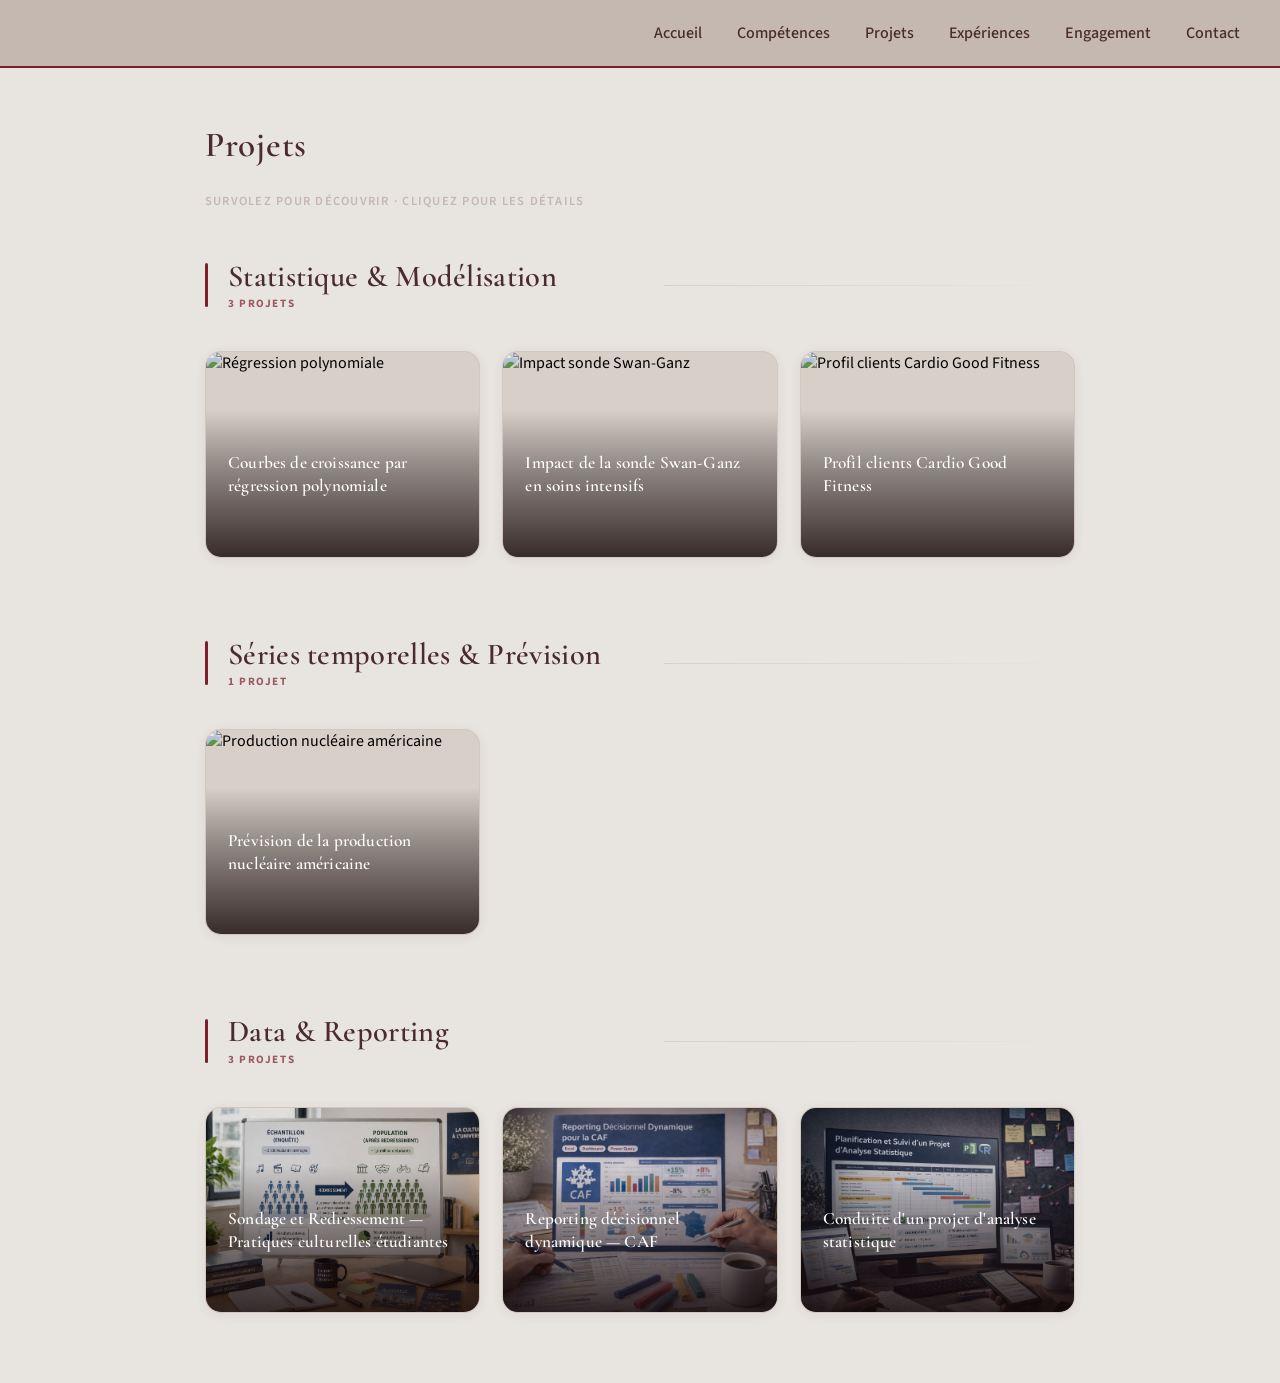
==== commit adc06c89: "Update projets.html" ====
--- a/projets.html
+++ b/projets.html
@@ -645,13 +645,27 @@
             <div class="cat-header">
                 <div class="cat-header-text">
                     <span class="cat-label">Data &amp; Reporting</span>
-                    <span class="cat-count">2 projets</span>
+                    <span class="cat-count">3 projets</span>
                 </div>
                 <div class="cat-rule"></div>
             </div>
             <div class="card-grid">
 
-                <div class="proj-card" onclick="openModal('m-caf')">
+                <div class="proj-card" onclick="openModal('m-sondage')">
+                    <img src="images/projets/redressement.png" class="proj-card-img" alt="Sondage et Redressement pratiques culturelles">
+                    <div class="proj-card-overlay"></div>
+                    <div class="proj-card-cue">↗</div>
+                    <div class="proj-card-body">
+                        <h3 class="proj-card-title">Sondage et Redressement — Pratiques culturelles étudiantes</h3>
+                        <div class="proj-card-tags">
+                            <span class="tag">SAS</span>
+                            <span class="tag">Excel</span>
+                            <span class="tag">Macro CALMAR</span>
+                        </div>
+                    </div>
+                </div>
+
+                                <div class="proj-card" onclick="openModal('m-caf')">
                     <img src="images/projets/projet5.png" class="proj-card-img" alt="Reporting décisionnel CAF">
                     <div class="proj-card-overlay"></div>
                     <div class="proj-card-cue">↗</div>
@@ -866,6 +880,86 @@
         </div>
     </div>
 
+    <!-- Sondage & Redressement -->
+    <div class="modal-wrap" id="m-sondage">
+        <div class="modal-backdrop" onclick="closeModal('m-sondage')"></div>
+        <div class="modal-box">
+            <button class="modal-close" onclick="closeModal('m-sondage')">✕</button>
+            <span class="modal-cat">Data &amp; Reporting</span>
+            <h2 class="modal-title">Sondage et Redressement — Pratiques culturelles des étudiant·e·s</h2>
+            <div class="modal-tags">
+                <span class="tag">SAS</span>
+                <span class="tag">Excel</span>
+                <span class="tag">Macro CALMAR</span>
+                <span class="tag">Analyse bivariée</span>
+            </div>
+            <div class="modal-divider"></div>
+            <div class="modal-section">
+                <div class="modal-section-head">
+                    <div class="modal-section-icon">🛠</div>
+                    <p class="modal-section-label">Outils utilisés</p>
+                </div>
+                <ul class="modal-list">
+                    <li>SAS — préparation des données, recodage des variables, macro CALMAR (INSEE)</li>
+                    <li>Excel — analyses bivariées et visualisation des résultats redressés</li>
+                </ul>
+            </div>
+            <div class="modal-section">
+                <div class="modal-section-head">
+                    <div class="modal-section-icon">📐</div>
+                    <p class="modal-section-label">Compétences mobilisées</p>
+                </div>
+                <ul class="modal-list">
+                    <li>Redressement par calage sur marges (macro CALMAR) — 2 288 obs. extrapolées à 1,6 M d'étudiant·e·s</li>
+                    <li>Recodage des variables de calage : discipline et cursus</li>
+                    <li>Analyses bivariées entre filière d'étude et pratiques culturelles</li>
+                    <li>Test de 4 hypothèses · rapport de poids 8,24 · efficacité 73,2 %</li>
+                </ul>
+            </div>
+            <div class="modal-section">
+                <div class="modal-section-head">
+                    <div class="modal-section-icon">📄</div>
+                    <p class="modal-section-label">Livrables</p>
+                </div>
+                <ul class="modal-list">
+                    <li>Note explicative (4 pages)</li>
+                    <li>Présentation Canva (16 pages)</li>
+                    <li>Base de données redressée (.xlsx)</li>
+                </ul>
+            </div>
+            <div class="modal-section resultats">
+                <div class="modal-section-head">
+                    <div class="modal-section-icon">✅</div>
+                    <p class="modal-section-label">Résultats</p>
+                </div>
+                <ul class="modal-list">
+                    <li>Sciences → sport/bien-être dominant ; ALLS → activités créatives et culturelles</li>
+                    <li>La culture occupe une place moindre chez les scientifiques (34 % notes faibles vs 16 % en ALLS)</li>
+                    <li>Les littéraires pratiquent davantage les sorties classiques (théâtre, concerts, musées)</li>
+                </ul>
+            </div>
+            <div class="modal-cta-row">
+                <table style="width:100%;border-collapse:collapse;">
+                    <tr>
+                        <td style="padding:4px 6px 4px 0;">
+                            <a href="documents/Donnees_redresses.xlsx" class="modal-cta" style="width:100%;justify-content:center;">Données redressées (Excel) <span class="modal-cta-arrow">→</span></a>
+                        </td>
+                    </tr>
+                    <tr>
+                        <td style="padding:4px 6px 4px 0;">
+                            <a href="documents/Note_explicative_SAE.pdf" class="modal-cta" style="width:100%;justify-content:center;background:var(--accent2);">Note explicative (PDF) <span class="modal-cta-arrow">→</span></a>
+                        </td>
+                    </tr>
+                    <tr>
+                        <td style="padding:4px 0 0 0;">
+                            <a href="documents/Presentation_SAE_Canva.pdf" class="modal-cta" style="width:100%;justify-content:center;background:#6b3030;">Présentation Canva (PDF) <span class="modal-cta-arrow">→</span></a>
+                        </td>
+                    </tr>
+                </table>
+            </div>
+        </div>
+    </div>
+
     <!-- CAF -->
     <div class="modal-wrap" id="m-caf">
         <div class="modal-backdrop" onclick="closeModal('m-caf')"></div>
